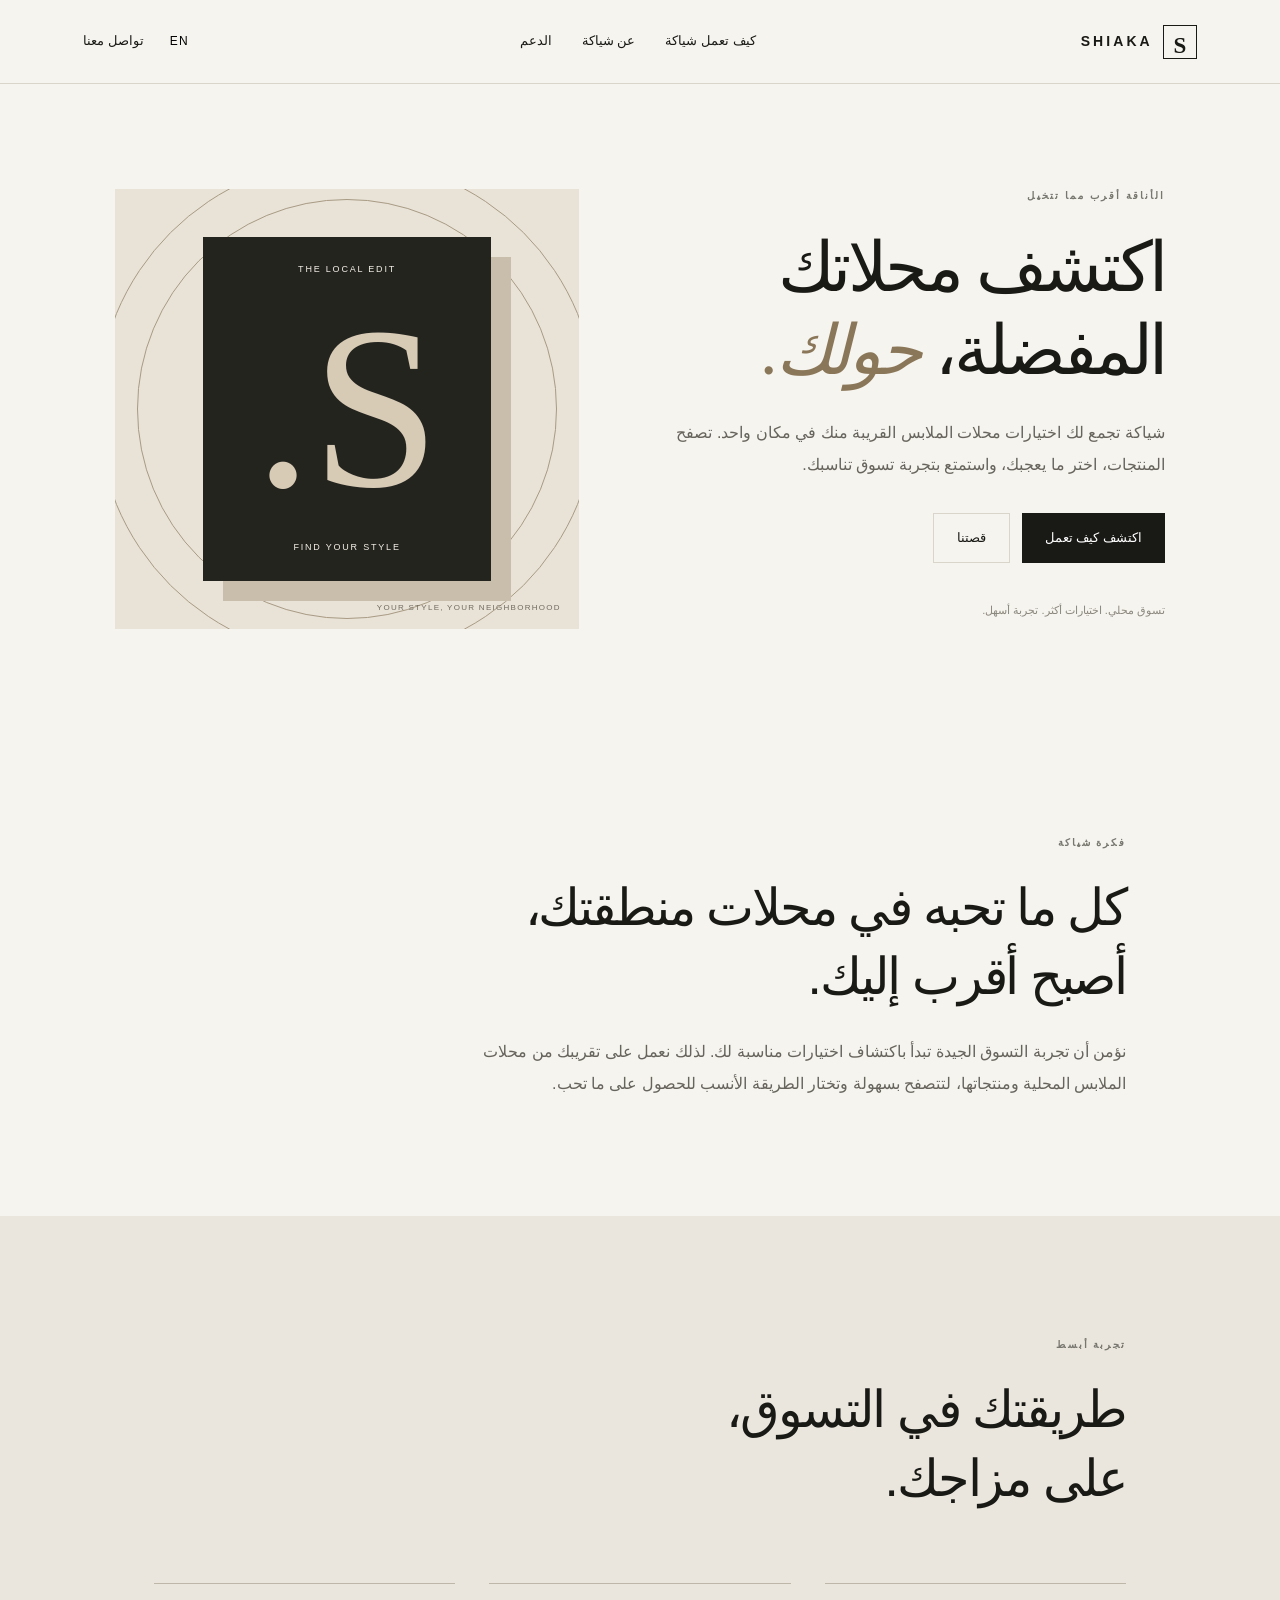
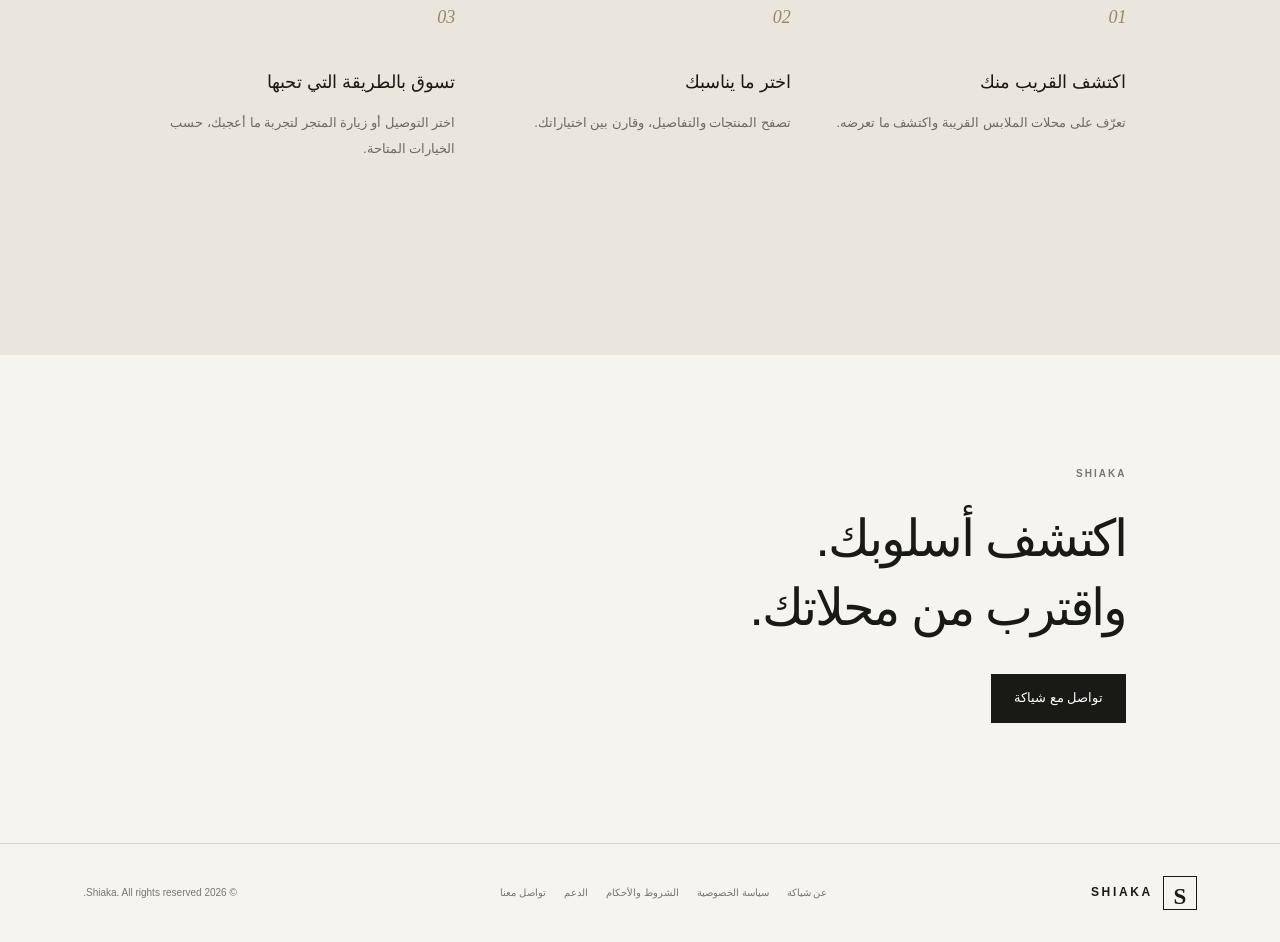
==== shiaka-website/index.html @ 5c673b8a "Add files via upload" ====
<!doctype html>
<html lang="ar" dir="rtl">
<head>
  <meta charset="utf-8"><meta name="viewport" content="width=device-width, initial-scale=1">
  <meta name="description" content="شياكة — اكتشف محلات الملابس القريبة منك، تصفح اختياراتها، واطلب ما يناسبك.">
  <meta name="theme-color" content="#171715">
  <title>شياكة | اكتشف الأناقة حولك</title>
  <link rel="stylesheet" href="styles.css">
</head>
<body>
<header class="site-header">
  <a class="brand" href="index.html" aria-label="Shiaka home"><span class="brand-mark">S</span><span>SHIAKA</span></a>
  <nav class="desktop-nav"><a href="#how">كيف تعمل شياكة</a><a href="about.html">عن شياكة</a><a href="support.html">الدعم</a></nav>
  <div class="header-actions"><button id="langToggle" class="lang-btn" type="button">EN</button><a class="text-link" href="contact.html">تواصل معنا</a><button class="menu-btn" id="menuBtn" aria-label="فتح القائمة">☰</button></div>
</header>
<main>
  <section class="hero">
    <div class="hero-copy">
      <p class="eyebrow" data-ar="الأناقة أقرب مما تتخيل" data-en="STYLE IS CLOSER THAN YOU THINK">الأناقة أقرب مما تتخيل</p>
      <h1 data-ar="اكتشف محلاتك المفضلة، <em>حولك.</em>" data-en="Discover your favorite stores, <em>around you.</em>">اكتشف محلاتك المفضلة، <em>حولك.</em></h1>
      <p class="hero-lead" data-ar="شياكة تجمع لك اختيارات محلات الملابس القريبة منك في مكان واحد. تصفح المنتجات، اختر ما يعجبك، واستمتع بتجربة تسوق تناسبك." data-en="Shiaka brings nearby fashion stores together in one place. Explore products, find what you love, and enjoy shopping your way.">شياكة تجمع لك اختيارات محلات الملابس القريبة منك في مكان واحد. تصفح المنتجات، اختر ما يعجبك، واستمتع بتجربة تسوق تناسبك.</p>
      <div class="hero-actions"><a class="button button-dark" href="#how" data-ar="اكتشف كيف تعمل" data-en="Discover how it works">اكتشف كيف تعمل</a><a class="button button-light" href="about.html" data-ar="قصتنا" data-en="Our story">قصتنا</a></div>
      <p class="micro-note" data-ar="تسوق محلي. اختيارات أكثر. تجربة أسهل." data-en="Shop local. More choice. A simpler experience.">تسوق محلي. اختيارات أكثر. تجربة أسهل.</p>
    </div>
    <div class="hero-art" aria-label="تصميم تجريدي مستوحى من الأزياء">
      <div class="art-orbit orbit-one"></div><div class="art-orbit orbit-two"></div>
      <div class="art-card"><span class="art-small">THE LOCAL EDIT</span><span class="art-big">S.</span><span class="art-bottom">FIND YOUR STYLE</span></div>
      <div class="art-caption">YOUR STYLE, YOUR NEIGHBORHOOD</div>
    </div>
  </section>
  <section class="intro section-wrap">
    <p class="eyebrow" data-ar="فكرة شياكة" data-en="THE SHIAKA IDEA">فكرة شياكة</p>
    <h2 data-ar="كل ما تحبه في محلات منطقتك،<br>أصبح أقرب إليك." data-en="Everything you love in local stores,<br>now closer to you.">كل ما تحبه في محلات منطقتك،<br>أصبح أقرب إليك.</h2>
    <p class="body-copy" data-ar="نؤمن أن تجربة التسوق الجيدة تبدأ باكتشاف اختيارات مناسبة لك. لذلك نعمل على تقريبك من محلات الملابس المحلية ومنتجاتها، لتتصفح بسهولة وتختار الطريقة الأنسب للحصول على ما تحب." data-en="We believe a great shopping experience starts with discovering the right choices. We bring local fashion stores and their products closer, so you can browse with ease and choose how to shop.">نؤمن أن تجربة التسوق الجيدة تبدأ باكتشاف اختيارات مناسبة لك. لذلك نعمل على تقريبك من محلات الملابس المحلية ومنتجاتها، لتتصفح بسهولة وتختار الطريقة الأنسب للحصول على ما تحب.</p>
  </section>
  <section id="how" class="how-section">
    <div class="section-wrap"><p class="eyebrow" data-ar="تجربة أبسط" data-en="A SIMPLER EXPERIENCE">تجربة أبسط</p><h2 data-ar="طريقتك في التسوق،<br>على مزاجك." data-en="Your way to shop,<br>your way.">طريقتك في التسوق،<br>على مزاجك.</h2>
      <div class="steps">
        <article class="step"><span>01</span><h3 data-ar="اكتشف القريب منك" data-en="Explore nearby">اكتشف القريب منك</h3><p data-ar="تعرّف على محلات الملابس القريبة واكتشف ما تعرضه." data-en="Find nearby fashion stores and explore what they offer.">تعرّف على محلات الملابس القريبة واكتشف ما تعرضه.</p></article>
        <article class="step"><span>02</span><h3 data-ar="اختر ما يناسبك" data-en="Find your fit">اختر ما يناسبك</h3><p data-ar="تصفح المنتجات والتفاصيل، وقارن بين اختياراتك." data-en="Browse products and details, and compare your options.">تصفح المنتجات والتفاصيل، وقارن بين اختياراتك.</p></article>
        <article class="step"><span>03</span><h3 data-ar="تسوق بالطريقة التي تحبها" data-en="Shop your way">تسوق بالطريقة التي تحبها</h3><p data-ar="اختر التوصيل أو زيارة المتجر لتجربة ما أعجبك، حسب الخيارات المتاحة." data-en="Choose delivery or visit the store to try what you like, where available.">اختر التوصيل أو زيارة المتجر لتجربة ما أعجبك، حسب الخيارات المتاحة.</p></article>
      </div>
    </div>
  </section>
  <section class="closing section-wrap"><p class="eyebrow">SHIAKA</p><h2 data-ar="اكتشف أسلوبك.<br>واقترب من محلاتك." data-en="Find your style.<br>Get closer to local stores.">اكتشف أسلوبك.<br>واقترب من محلاتك.</h2><a class="button button-dark" href="contact.html" data-ar="تواصل مع شياكة" data-en="Get in touch">تواصل مع شياكة</a></section>
</main>
<footer class="site-footer"><a class="brand footer-brand" href="index.html"><span class="brand-mark">S</span><span>SHIAKA</span></a><div class="footer-links"><a href="about.html">عن شياكة</a><a href="privacy.html">سياسة الخصوصية</a><a href="terms.html">الشروط والأحكام</a><a href="support.html">الدعم</a><a href="contact.html">تواصل معنا</a></div><span class="copyright">© <span id="year"></span> Shiaka. All rights reserved.</span></footer>
<script src="script.js"></script>
</body></html>
---- shiaka-website/styles.css ----
:root{--ink:#191916;--paper:#f6f4ee;--sand:#e7e0d3;--muted:#77766f;--line:#d9d5cb}*{box-sizing:border-box}html{scroll-behavior:smooth}body{margin:0;background:var(--paper);color:var(--ink);font-family:Arial,"Noto Sans Arabic",sans-serif;line-height:1.7}.site-header{height:84px;padding:0 6.5%;display:flex;align-items:center;justify-content:space-between;border-bottom:1px solid var(--line)}.brand{display:flex;align-items:center;gap:10px;text-decoration:none;color:var(--ink);font-size:14px;letter-spacing:.22em;font-weight:800}.brand-mark{width:34px;height:34px;border:1px solid var(--ink);display:grid;place-items:center;font-family:Georgia,serif;font-size:23px;letter-spacing:0}.desktop-nav,.header-actions,.footer-links{display:flex;align-items:center;gap:30px}.desktop-nav a,.footer-links a,.text-link{color:var(--ink);text-decoration:none;font-size:13px}.header-actions{gap:20px}.lang-btn,.menu-btn{background:none;border:0;font:inherit;cursor:pointer}.lang-btn{font-size:12px;letter-spacing:.1em}.menu-btn{display:none}.hero{min-height:650px;padding:90px 9%;display:grid;grid-template-columns:1.05fr .95fr;gap:7%;align-items:center}.eyebrow{font-size:10px;letter-spacing:.2em;font-weight:700;color:var(--muted);margin:0 0 22px}.hero h1{font-size:clamp(42px,5.4vw,76px);line-height:1.2;letter-spacing:-.05em;margin:0 0 24px;font-weight:500}.hero h1 em{font-family:Georgia,serif;font-weight:400;color:#8a7658}.hero-lead,.body-copy{max-width:570px;color:#66645d;font-size:16px;line-height:2}.hero-actions{display:flex;gap:12px;margin-top:32px}.button{display:inline-flex;align-items:center;justify-content:center;padding:13px 23px;text-decoration:none;font-size:13px;min-height:48px}.button-dark{background:var(--ink);color:white}.button-light{border:1px solid var(--line);color:var(--ink)}.micro-note{font-size:11px;color:#8b887f;margin-top:38px}.hero-art{height:440px;position:relative;display:grid;place-items:center;background:#e8e2d7;overflow:hidden}.art-card{height:78%;width:62%;background:#24241f;color:#f4f0e7;display:flex;flex-direction:column;align-items:center;justify-content:space-between;padding:25px;z-index:1;box-shadow:20px 20px 0 #c9beac}.art-small,.art-bottom{font-size:9px;letter-spacing:.2em}.art-big{font:clamp(120px,18vw,230px)/1 Georgia,serif;color:#d8cbb6}.art-orbit{position:absolute;border:1px solid #a99b84;border-radius:50%;width:420px;height:420px}.orbit-two{width:500px;height:500px}.art-caption{position:absolute;bottom:14px;right:18px;font-size:8px;letter-spacing:.16em;color:#716b60}.section-wrap{padding:100px 12%}.intro{max-width:1100px}.intro h2,.how-section h2,.closing h2{font-size:clamp(34px,4vw,54px);line-height:1.35;font-weight:500;letter-spacing:-.04em;margin:0 0 25px}.body-copy{max-width:690px}.how-section{background:#eae6dd;padding:20px 0 80px}.steps{display:grid;grid-template-columns:repeat(3,1fr);gap:34px;margin-top:70px}.step{border-top:1px solid #bdb6a9;padding-top:20px}.step span{font:italic 18px Georgia;color:#98866a}.step h3{font-size:18px;font-weight:500;margin:35px 0 8px}.step p{font-size:13px;color:#6e6a62;line-height:2}.closing{padding-top:110px;padding-bottom:120px}.closing h2{margin-bottom:32px}.site-footer{padding:32px 6.5%;border-top:1px solid var(--line);display:flex;align-items:center;justify-content:space-between;gap:25px;flex-wrap:wrap}.footer-links{gap:18px;flex-wrap:wrap}.footer-links a,.copyright{font-size:10px;color:#77766f}.footer-brand{font-size:12px}.legal{max-width:850px;margin:auto;padding:90px 7%;min-height:65vh}.legal h1{font-size:48px;font-weight:500;line-height:1.3}.legal p,.legal li{color:#66645d;line-height:2}.legal .notice{padding:18px;background:#ebe6dc;border-right:3px solid #9b8869;font-size:13px}@media(max-width:760px){.site-header{height:70px;padding:0 5%}.desktop-nav{display:none}.menu-btn{display:block}.text-link{display:none}.hero{padding:55px 7%;grid-template-columns:1fr;gap:45px}.hero-art{height:330px}.section-wrap{padding:75px 7%}.steps{grid-template-columns:1fr;gap:25px;margin-top:45px}.step h3{margin-top:20px}.site-footer{align-items:flex-start;flex-direction:column}.footer-links{gap:12px 20px}.legal{padding:60px 7%}.legal h1{font-size:36px}}
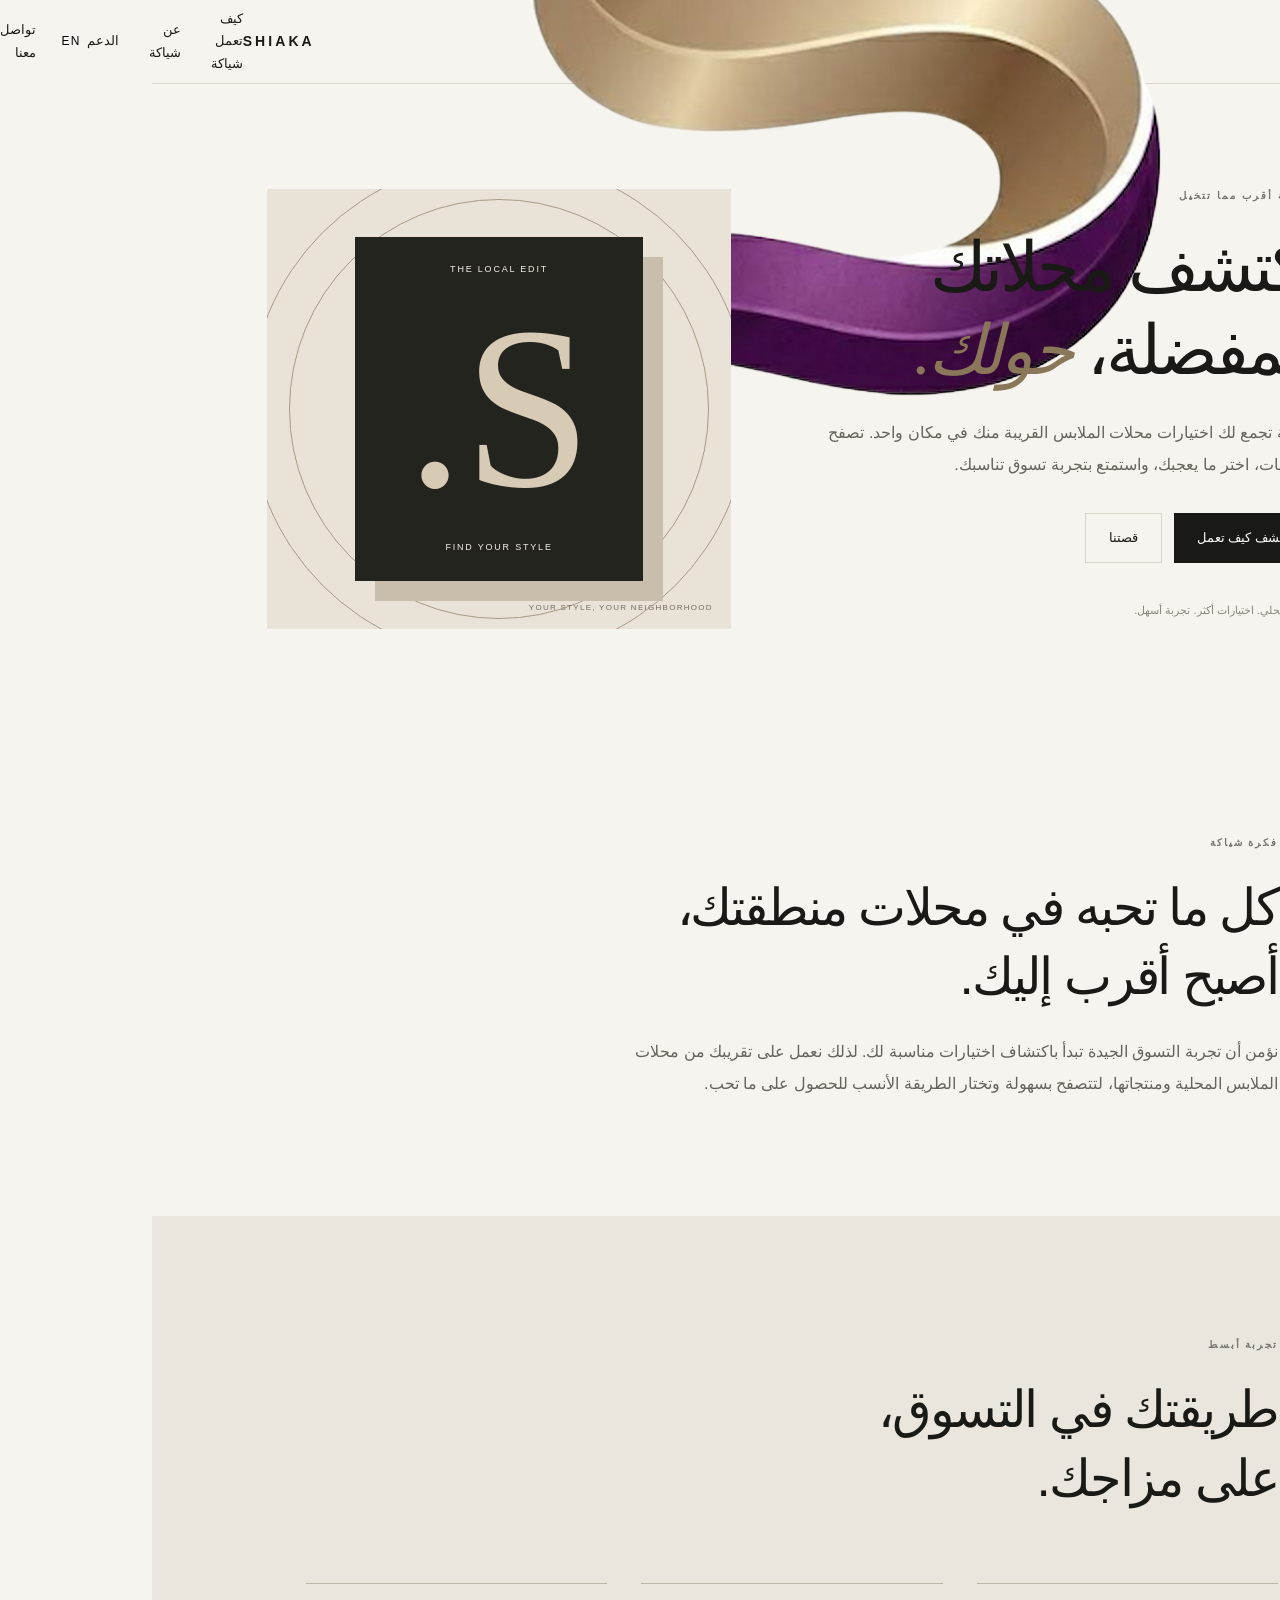
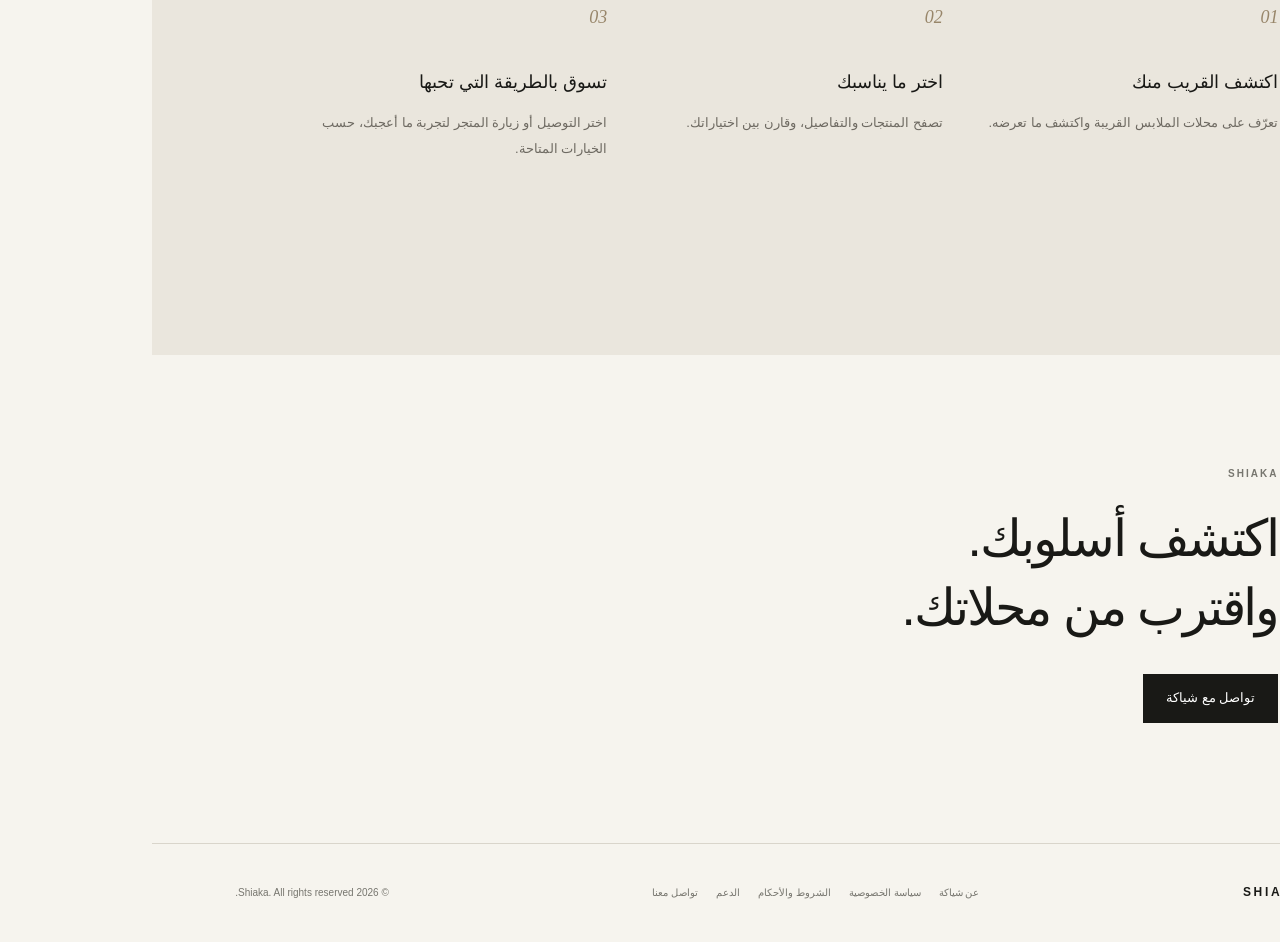
==== commit b1d95cef: "Update header with logo and navigation structure" ====
--- a/shiaka-website/index.html
+++ b/shiaka-website/index.html
@@ -1,17 +1,37 @@
 <!doctype html>
 <html lang="ar" dir="rtl">
 <head>
-  <meta charset="utf-8"><meta name="viewport" content="width=device-width, initial-scale=1">
+  <meta charset="utf-8">
+  <meta name="viewport" content="width=device-width, initial-scale=1">
   <meta name="description" content="شياكة — اكتشف محلات الملابس القريبة منك، تصفح اختياراتها، واطلب ما يناسبك.">
   <meta name="theme-color" content="#171715">
-  <title>شياكة | اكتشف الأناقة حولك</title>
+  <title>شياكة | كل المحلات في جيبك</title>
+  <!-- Official Shiaka Favicon -->
+  <link rel="icon" type="image/png" href="assets/shiaka-favicon.png">
+  <!-- Official Shiaka Logo -->
+  <link rel="apple-touch-icon" href="assets/shiaka-favicon.png">
   <link rel="stylesheet" href="styles.css">
 </head>
 <body>
 <header class="site-header">
-  <a class="brand" href="index.html" aria-label="Shiaka home"><span class="brand-mark">S</span><span>SHIAKA</span></a>
-  <nav class="desktop-nav"><a href="#how">كيف تعمل شياكة</a><a href="about.html">عن شياكة</a><a href="support.html">الدعم</a></nav>
-  <div class="header-actions"><button id="langToggle" class="lang-btn" type="button">EN</button><a class="text-link" href="contact.html">تواصل معنا</a><button class="menu-btn" id="menuBtn" aria-label="فتح القائمة">☰</button></div>
+  <a class="brand" href="index.html" aria-label="Shiaka home">
+    <img
+      src="assets/shiaka-logo-transparent.png"
+      alt="Shiaka Logo"
+      class="brand-logo"
+    >
+    <span>SHIAKA</span>
+  </a>
+  <nav class="desktop-nav">
+    <a href="#how">كيف تعمل شياكة</a>
+    <a href="about.html">عن شياكة</a>
+    <a href="support.html">الدعم</a>
+  </nav>
+  <div class="header-actions">
+    <button id="langToggle" class="lang-btn" type="button">EN</button>
+    <a class="text-link" href="contact.html">تواصل معنا</a>
+    <button class="menu-btn" id="menuBtn" aria-label="فتح القائمة">☰</button>
+  </div>
 </header>
 <main>
   <section class="hero">
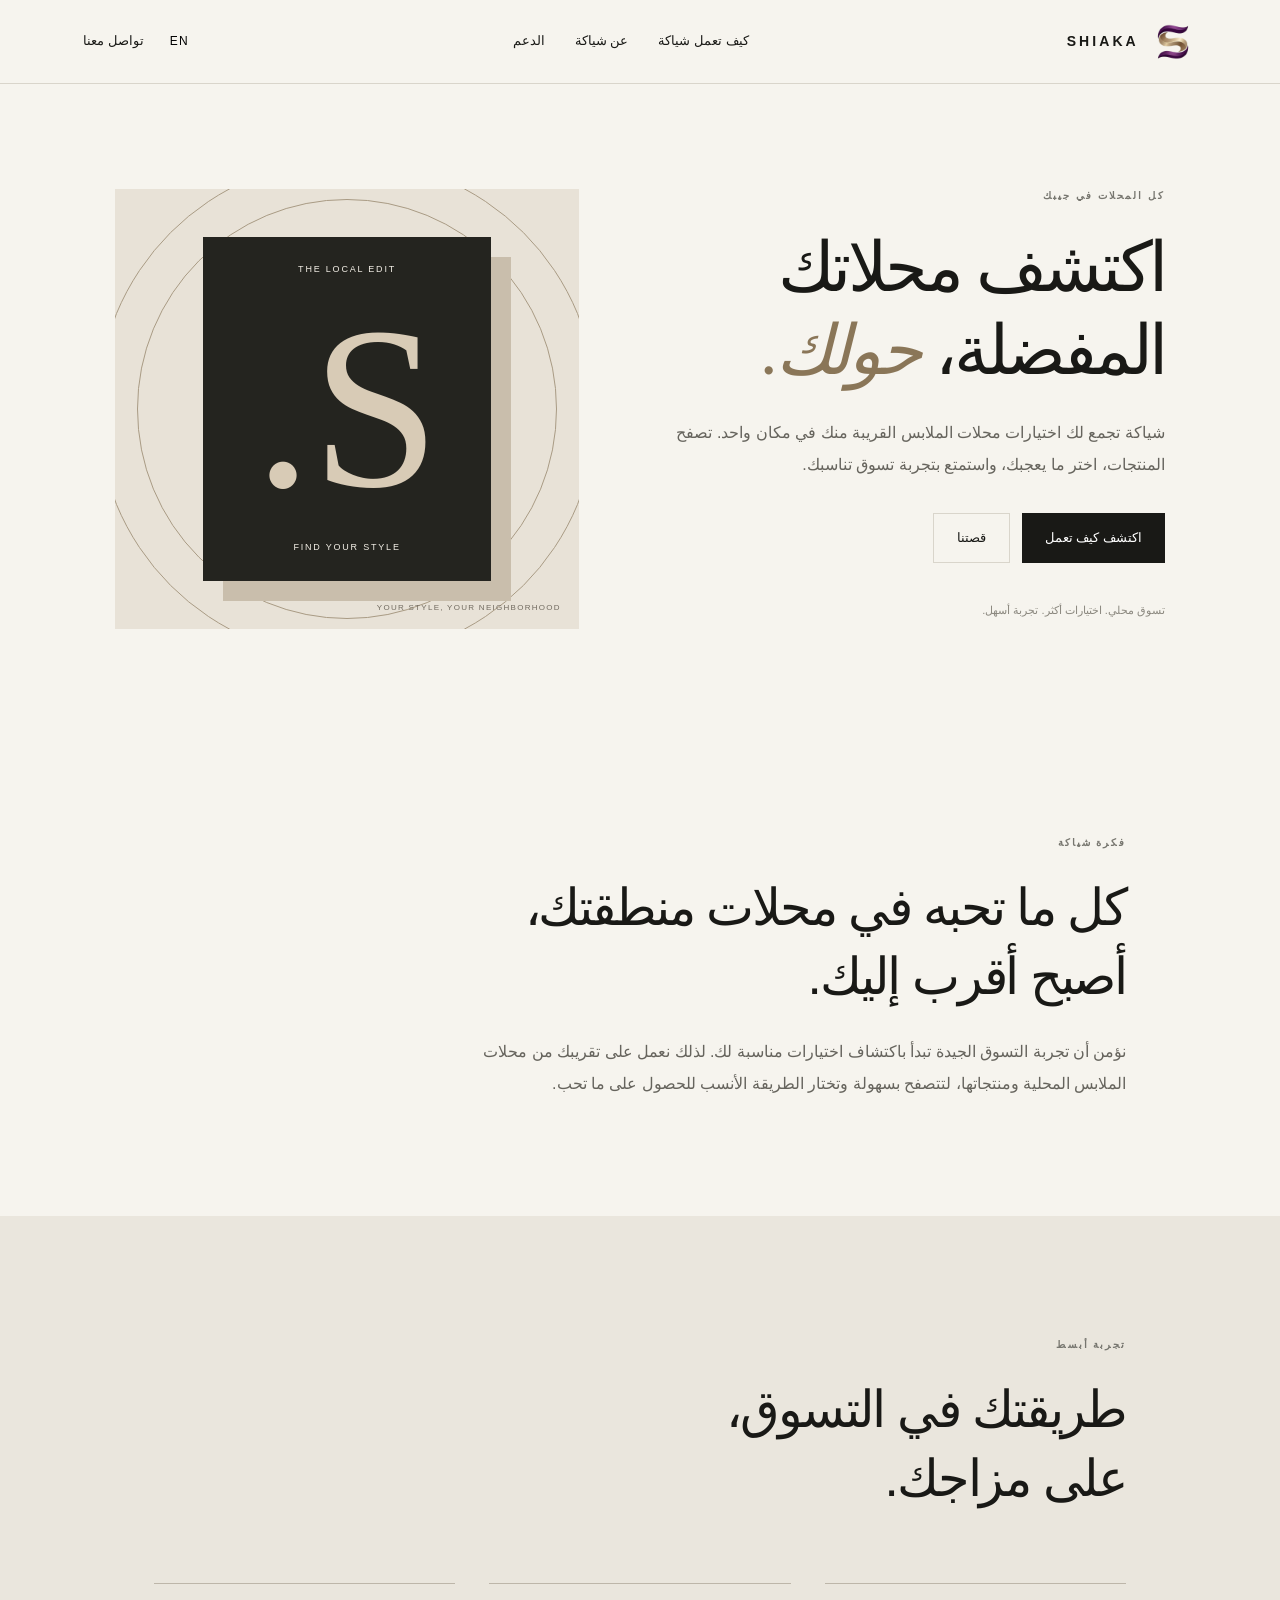
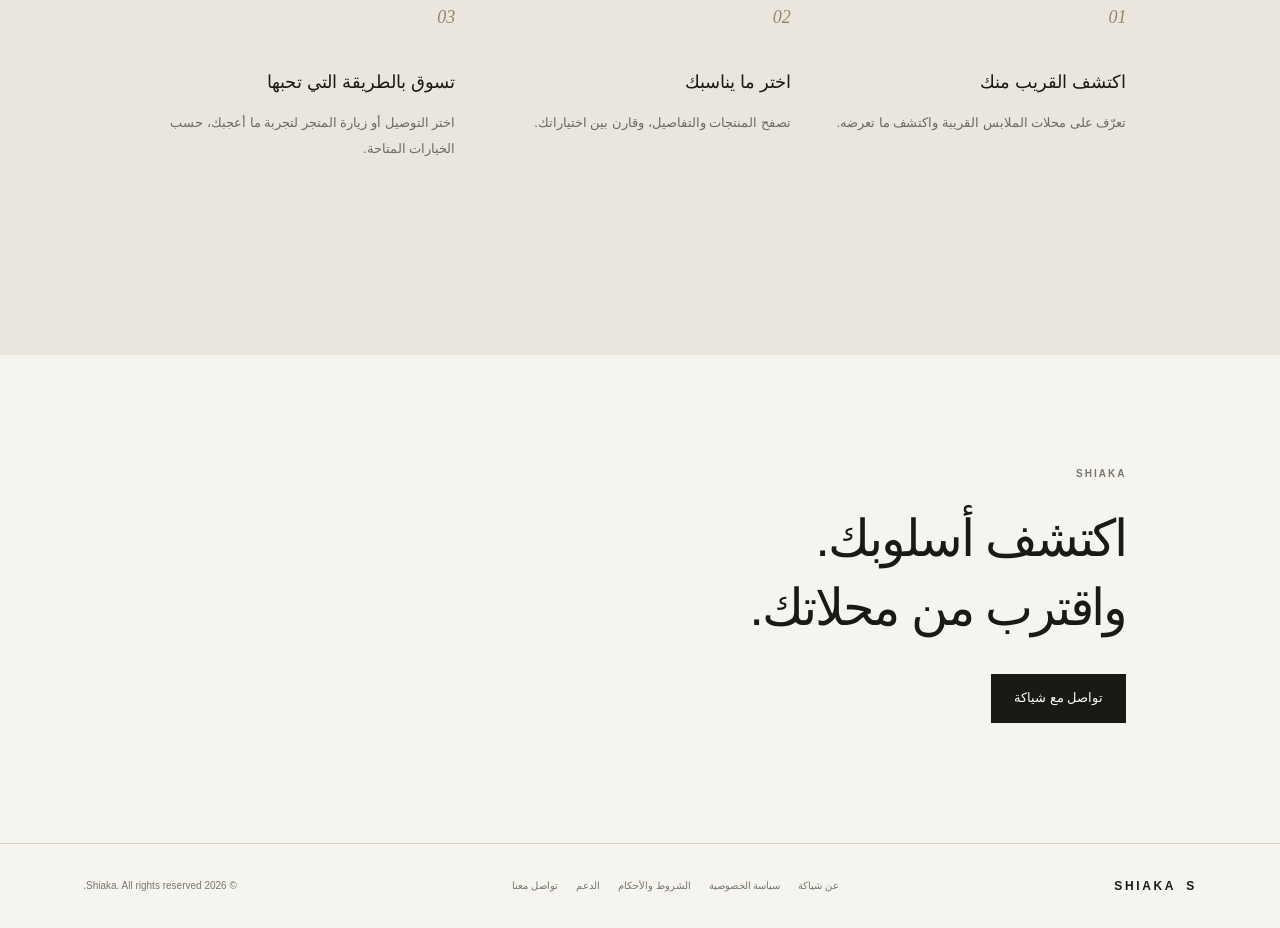
==== commit 1547d54c: "Update eyebrow text in index.html" ====
--- a/shiaka-website/index.html
+++ b/shiaka-website/index.html
@@ -36,7 +36,7 @@
 <main>
   <section class="hero">
     <div class="hero-copy">
-      <p class="eyebrow" data-ar="الأناقة أقرب مما تتخيل" data-en="STYLE IS CLOSER THAN YOU THINK">الأناقة أقرب مما تتخيل</p>
+      <p class="eyebrow" data-ar="الأناقة أقرب مما تتخيل" data-en="STORES ARE CLOSER THAN YOU THINK">كل المحلات في جيبك</p>
       <h1 data-ar="اكتشف محلاتك المفضلة، <em>حولك.</em>" data-en="Discover your favorite stores, <em>around you.</em>">اكتشف محلاتك المفضلة، <em>حولك.</em></h1>
       <p class="hero-lead" data-ar="شياكة تجمع لك اختيارات محلات الملابس القريبة منك في مكان واحد. تصفح المنتجات، اختر ما يعجبك، واستمتع بتجربة تسوق تناسبك." data-en="Shiaka brings nearby fashion stores together in one place. Explore products, find what you love, and enjoy shopping your way.">شياكة تجمع لك اختيارات محلات الملابس القريبة منك في مكان واحد. تصفح المنتجات، اختر ما يعجبك، واستمتع بتجربة تسوق تناسبك.</p>
       <div class="hero-actions"><a class="button button-dark" href="#how" data-ar="اكتشف كيف تعمل" data-en="Discover how it works">اكتشف كيف تعمل</a><a class="button button-light" href="about.html" data-ar="قصتنا" data-en="Our story">قصتنا</a></div>
--- a/shiaka-website/styles.css
+++ b/shiaka-website/styles.css
@@ -1 +1,405 @@
-:root{--ink:#191916;--paper:#f6f4ee;--sand:#e7e0d3;--muted:#77766f;--line:#d9d5cb}*{box-sizing:border-box}html{scroll-behavior:smooth}body{margin:0;background:var(--paper);color:var(--ink);font-family:Arial,"Noto Sans Arabic",sans-serif;line-height:1.7}.site-header{height:84px;padding:0 6.5%;display:flex;align-items:center;justify-content:space-between;border-bottom:1px solid var(--line)}.brand{display:flex;align-items:center;gap:10px;text-decoration:none;color:var(--ink);font-size:14px;letter-spacing:.22em;font-weight:800}.brand-mark{width:34px;height:34px;border:1px solid var(--ink);display:grid;place-items:center;font-family:Georgia,serif;font-size:23px;letter-spacing:0}.desktop-nav,.header-actions,.footer-links{display:flex;align-items:center;gap:30px}.desktop-nav a,.footer-links a,.text-link{color:var(--ink);text-decoration:none;font-size:13px}.header-actions{gap:20px}.lang-btn,.menu-btn{background:none;border:0;font:inherit;cursor:pointer}.lang-btn{font-size:12px;letter-spacing:.1em}.menu-btn{display:none}.hero{min-height:650px;padding:90px 9%;display:grid;grid-template-columns:1.05fr .95fr;gap:7%;align-items:center}.eyebrow{font-size:10px;letter-spacing:.2em;font-weight:700;color:var(--muted);margin:0 0 22px}.hero h1{font-size:clamp(42px,5.4vw,76px);line-height:1.2;letter-spacing:-.05em;margin:0 0 24px;font-weight:500}.hero h1 em{font-family:Georgia,serif;font-weight:400;color:#8a7658}.hero-lead,.body-copy{max-width:570px;color:#66645d;font-size:16px;line-height:2}.hero-actions{display:flex;gap:12px;margin-top:32px}.button{display:inline-flex;align-items:center;justify-content:center;padding:13px 23px;text-decoration:none;font-size:13px;min-height:48px}.button-dark{background:var(--ink);color:white}.button-light{border:1px solid var(--line);color:var(--ink)}.micro-note{font-size:11px;color:#8b887f;margin-top:38px}.hero-art{height:440px;position:relative;display:grid;place-items:center;background:#e8e2d7;overflow:hidden}.art-card{height:78%;width:62%;background:#24241f;color:#f4f0e7;display:flex;flex-direction:column;align-items:center;justify-content:space-between;padding:25px;z-index:1;box-shadow:20px 20px 0 #c9beac}.art-small,.art-bottom{font-size:9px;letter-spacing:.2em}.art-big{font:clamp(120px,18vw,230px)/1 Georgia,serif;color:#d8cbb6}.art-orbit{position:absolute;border:1px solid #a99b84;border-radius:50%;width:420px;height:420px}.orbit-two{width:500px;height:500px}.art-caption{position:absolute;bottom:14px;right:18px;font-size:8px;letter-spacing:.16em;color:#716b60}.section-wrap{padding:100px 12%}.intro{max-width:1100px}.intro h2,.how-section h2,.closing h2{font-size:clamp(34px,4vw,54px);line-height:1.35;font-weight:500;letter-spacing:-.04em;margin:0 0 25px}.body-copy{max-width:690px}.how-section{background:#eae6dd;padding:20px 0 80px}.steps{display:grid;grid-template-columns:repeat(3,1fr);gap:34px;margin-top:70px}.step{border-top:1px solid #bdb6a9;padding-top:20px}.step span{font:italic 18px Georgia;color:#98866a}.step h3{font-size:18px;font-weight:500;margin:35px 0 8px}.step p{font-size:13px;color:#6e6a62;line-height:2}.closing{padding-top:110px;padding-bottom:120px}.closing h2{margin-bottom:32px}.site-footer{padding:32px 6.5%;border-top:1px solid var(--line);display:flex;align-items:center;justify-content:space-between;gap:25px;flex-wrap:wrap}.footer-links{gap:18px;flex-wrap:wrap}.footer-links a,.copyright{font-size:10px;color:#77766f}.footer-brand{font-size:12px}.legal{max-width:850px;margin:auto;padding:90px 7%;min-height:65vh}.legal h1{font-size:48px;font-weight:500;line-height:1.3}.legal p,.legal li{color:#66645d;line-height:2}.legal .notice{padding:18px;background:#ebe6dc;border-right:3px solid #9b8869;font-size:13px}@media(max-width:760px){.site-header{height:70px;padding:0 5%}.desktop-nav{display:none}.menu-btn{display:block}.text-link{display:none}.hero{padding:55px 7%;grid-template-columns:1fr;gap:45px}.hero-art{height:330px}.section-wrap{padding:75px 7%}.steps{grid-template-columns:1fr;gap:25px;margin-top:45px}.step h3{margin-top:20px}.site-footer{align-items:flex-start;flex-direction:column}.footer-links{gap:12px 20px}.legal{padding:60px 7%}.legal h1{font-size:36px}}+
+:root {
+  --ink: #191916;
+  --paper: #f6f4ee;
+  --sand: #e7e0d3;
+  --muted: #77766f;
+  --line: #d9d5cb;
+}
+
+* {
+  box-sizing: border-box;
+}
+
+html {
+  scroll-behavior: smooth;
+}
+
+body {
+  margin: 0;
+  background: var(--paper);
+  color: var(--ink);
+  font-family: Arial, "Noto Sans Arabic", sans-serif;
+  line-height: 1.7;
+}
+
+/* Header */
+.site-header {
+  height: 84px;
+  padding: 0 6.5%;
+  display: flex;
+  align-items: center;
+  justify-content: space-between;
+  border-bottom: 1px solid var(--line);
+}
+
+.brand {
+  display: flex;
+  align-items: center;
+  gap: 10px;
+  text-decoration: none;
+  color: var(--ink);
+  font-size: 14px;
+  letter-spacing: .22em;
+  font-weight: 800;
+}
+
+.brand-logo {
+  width: 48px;
+  height: 48px;
+  object-fit: contain;
+  display: block;
+  flex-shrink: 0;
+}
+
+.desktop-nav,
+.header-actions,
+.footer-links {
+  display: flex;
+  align-items: center;
+  gap: 30px;
+}
+
+.desktop-nav a,
+.footer-links a,
+.text-link {
+  color: var(--ink);
+  text-decoration: none;
+  font-size: 13px;
+}
+
+.header-actions {
+  gap: 20px;
+}
+
+.lang-btn,
+.menu-btn {
+  background: none;
+  border: 0;
+  font: inherit;
+  cursor: pointer;
+}
+
+.lang-btn {
+  font-size: 12px;
+  letter-spacing: .1em;
+}
+
+.menu-btn {
+  display: none;
+}
+
+/* Hero */
+.hero {
+  min-height: 650px;
+  padding: 90px 9%;
+  display: grid;
+  grid-template-columns: 1.05fr .95fr;
+  gap: 7%;
+  align-items: center;
+}
+
+.eyebrow {
+  font-size: 10px;
+  letter-spacing: .2em;
+  font-weight: 700;
+  color: var(--muted);
+  margin: 0 0 22px;
+}
+
+.hero h1 {
+  font-size: clamp(42px, 5.4vw, 76px);
+  line-height: 1.2;
+  letter-spacing: -.05em;
+  margin: 0 0 24px;
+  font-weight: 500;
+}
+
+.hero h1 em {
+  font-family: Georgia, serif;
+  font-weight: 400;
+  color: #8a7658;
+}
+
+.hero-lead,
+.body-copy {
+  max-width: 570px;
+  color: #66645d;
+  font-size: 16px;
+  line-height: 2;
+}
+
+.hero-actions {
+  display: flex;
+  gap: 12px;
+  margin-top: 32px;
+}
+
+.button {
+  display: inline-flex;
+  align-items: center;
+  justify-content: center;
+  padding: 13px 23px;
+  text-decoration: none;
+  font-size: 13px;
+  min-height: 48px;
+}
+
+.button-dark {
+  background: var(--ink);
+  color: white;
+}
+
+.button-light {
+  border: 1px solid var(--line);
+  color: var(--ink);
+}
+
+.micro-note {
+  font-size: 11px;
+  color: #8b887f;
+  margin-top: 38px;
+}
+
+/* Hero Artwork */
+.hero-art {
+  height: 440px;
+  position: relative;
+  display: grid;
+  place-items: center;
+  background: #e8e2d7;
+  overflow: hidden;
+}
+
+.art-card {
+  height: 78%;
+  width: 62%;
+  background: #24241f;
+  color: #f4f0e7;
+  display: flex;
+  flex-direction: column;
+  align-items: center;
+  justify-content: space-between;
+  padding: 25px;
+  z-index: 1;
+  box-shadow: 20px 20px 0 #c9beac;
+}
+
+.art-small,
+.art-bottom {
+  font-size: 9px;
+  letter-spacing: .2em;
+}
+
+.art-big {
+  font: clamp(120px, 18vw, 230px)/1 Georgia, serif;
+  color: #d8cbb6;
+}
+
+.art-orbit {
+  position: absolute;
+  border: 1px solid #a99b84;
+  border-radius: 50%;
+  width: 420px;
+  height: 420px;
+}
+
+.orbit-two {
+  width: 500px;
+  height: 500px;
+}
+
+.art-caption {
+  position: absolute;
+  bottom: 14px;
+  right: 18px;
+  font-size: 8px;
+  letter-spacing: .16em;
+  color: #716b60;
+}
+
+/* Sections */
+.section-wrap {
+  padding: 100px 12%;
+}
+
+.intro {
+  max-width: 1100px;
+}
+
+.intro h2,
+.how-section h2,
+.closing h2 {
+  font-size: clamp(34px, 4vw, 54px);
+  line-height: 1.35;
+  font-weight: 500;
+  letter-spacing: -.04em;
+  margin: 0 0 25px;
+}
+
+.body-copy {
+  max-width: 690px;
+}
+
+.how-section {
+  background: #eae6dd;
+  padding: 20px 0 80px;
+}
+
+.steps {
+  display: grid;
+  grid-template-columns: repeat(3, 1fr);
+  gap: 34px;
+  margin-top: 70px;
+}
+
+.step {
+  border-top: 1px solid #bdb6a9;
+  padding-top: 20px;
+}
+
+.step span {
+  font: italic 18px Georgia;
+  color: #98866a;
+}
+
+.step h3 {
+  font-size: 18px;
+  font-weight: 500;
+  margin: 35px 0 8px;
+}
+
+.step p {
+  font-size: 13px;
+  color: #6e6a62;
+  line-height: 2;
+}
+
+/* Closing */
+.closing {
+  padding-top: 110px;
+  padding-bottom: 120px;
+}
+
+.closing h2 {
+  margin-bottom: 32px;
+}
+
+/* Footer */
+.site-footer {
+  padding: 32px 6.5%;
+  border-top: 1px solid var(--line);
+  display: flex;
+  align-items: center;
+  justify-content: space-between;
+  gap: 25px;
+  flex-wrap: wrap;
+}
+
+.footer-links {
+  gap: 18px;
+  flex-wrap: wrap;
+}
+
+.footer-links a,
+.copyright {
+  font-size: 10px;
+  color: #77766f;
+}
+
+.footer-brand {
+  font-size: 12px;
+}
+
+/* Legal Pages */
+.legal {
+  max-width: 850px;
+  margin: auto;
+  padding: 90px 7%;
+  min-height: 65vh;
+}
+
+.legal h1 {
+  font-size: 48px;
+  font-weight: 500;
+  line-height: 1.3;
+}
+
+.legal p,
+.legal li {
+  color: #66645d;
+  line-height: 2;
+}
+
+.legal .notice {
+  padding: 18px;
+  background: #ebe6dc;
+  border-right: 3px solid #9b8869;
+  font-size: 13px;
+}
+
+/* Responsive */
+@media (max-width: 760px) {
+  .site-header {
+    height: 70px;
+    padding: 0 5%;
+  }
+
+  .brand-logo {
+    width: 42px;
+    height: 42px;
+  }
+
+  .desktop-nav {
+    display: none;
+  }
+
+  .menu-btn {
+    display: block;
+  }
+
+  .text-link {
+    display: none;
+  }
+
+  .hero {
+    padding: 55px 7%;
+    grid-template-columns: 1fr;
+    gap: 45px;
+  }
+
+  .hero-art {
+    height: 330px;
+  }
+
+  .section-wrap {
+    padding: 75px 7%;
+  }
+
+  .steps {
+    grid-template-columns: 1fr;
+    gap: 25px;
+    margin-top: 45px;
+  }
+
+  .step h3 {
+    margin-top: 20px;
+  }
+
+  .site-footer {
+    align-items: flex-start;
+    flex-direction: column;
+  }
+
+  .footer-links {
+    gap: 12px 20px;
+  }
+
+  .legal {
+    padding: 60px 7%;
+  }
+
+  .legal h1 {
+    font-size: 36px;
+  }
+}
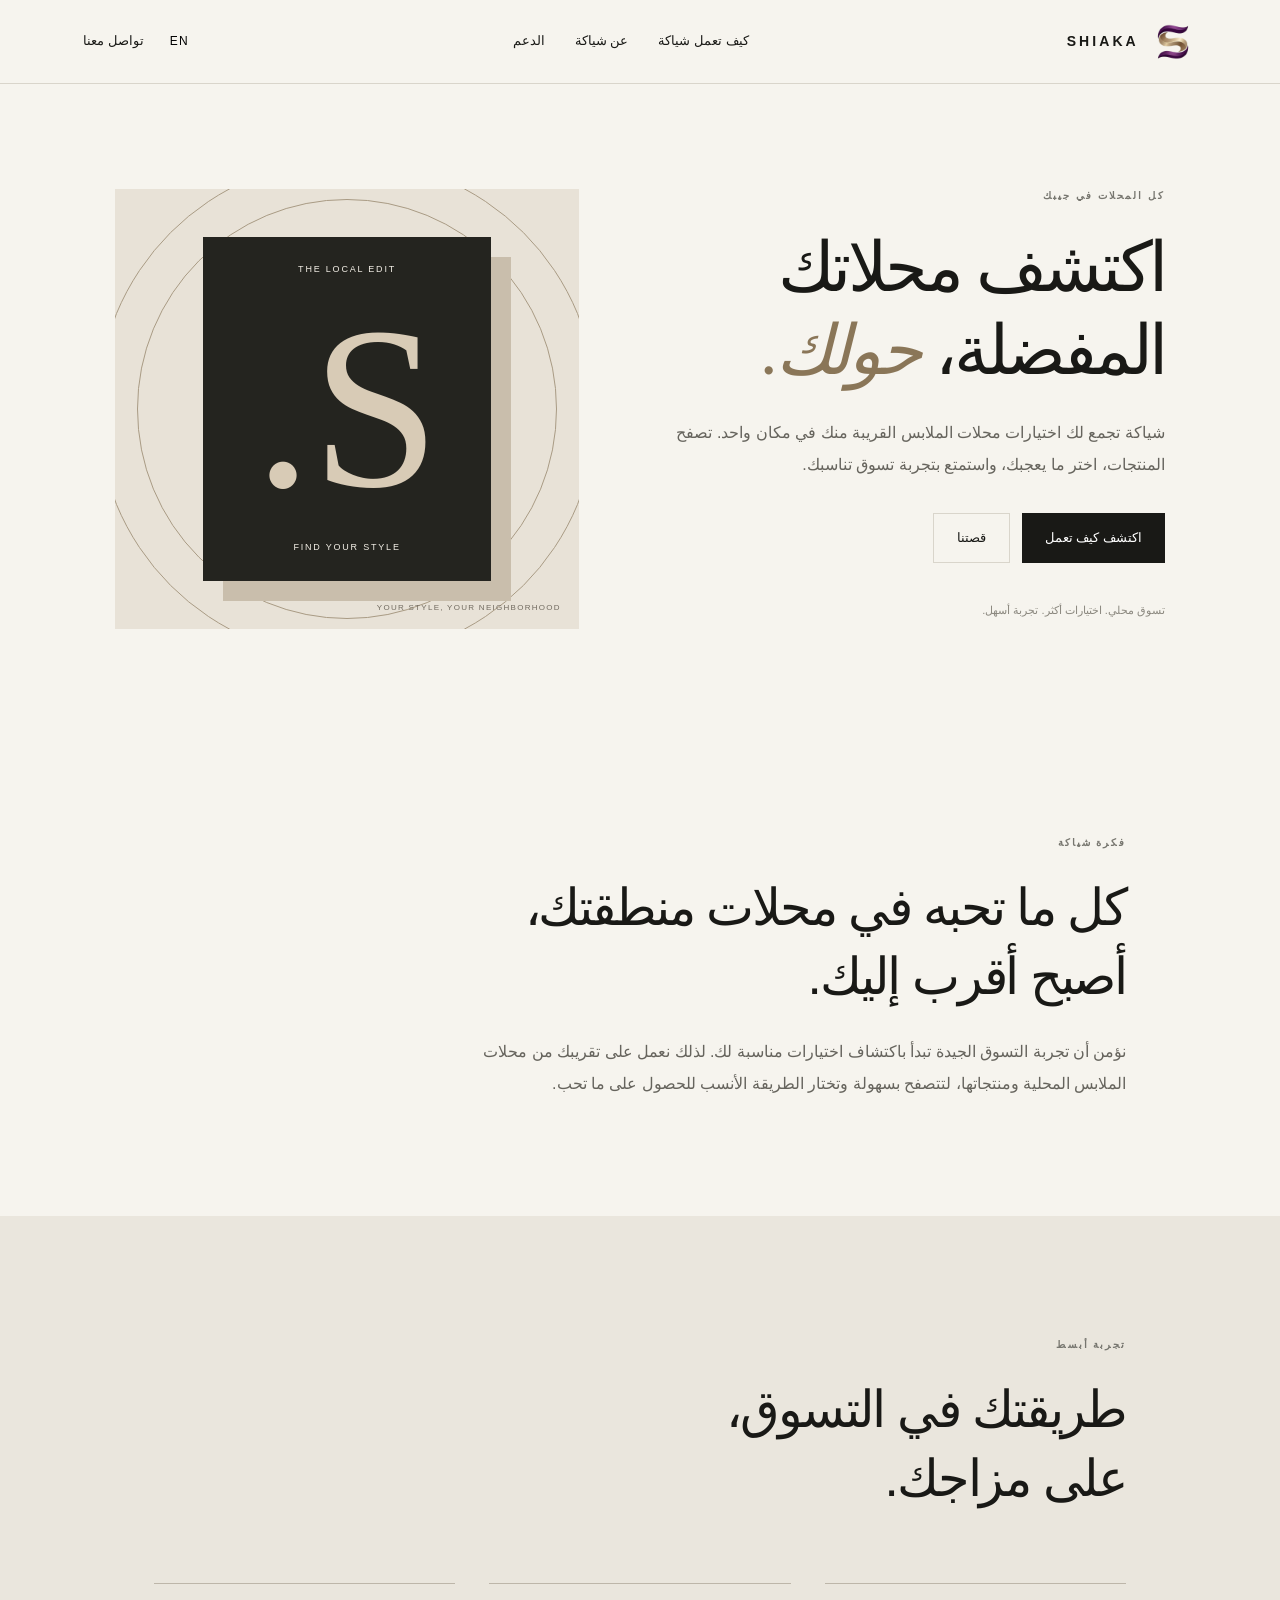
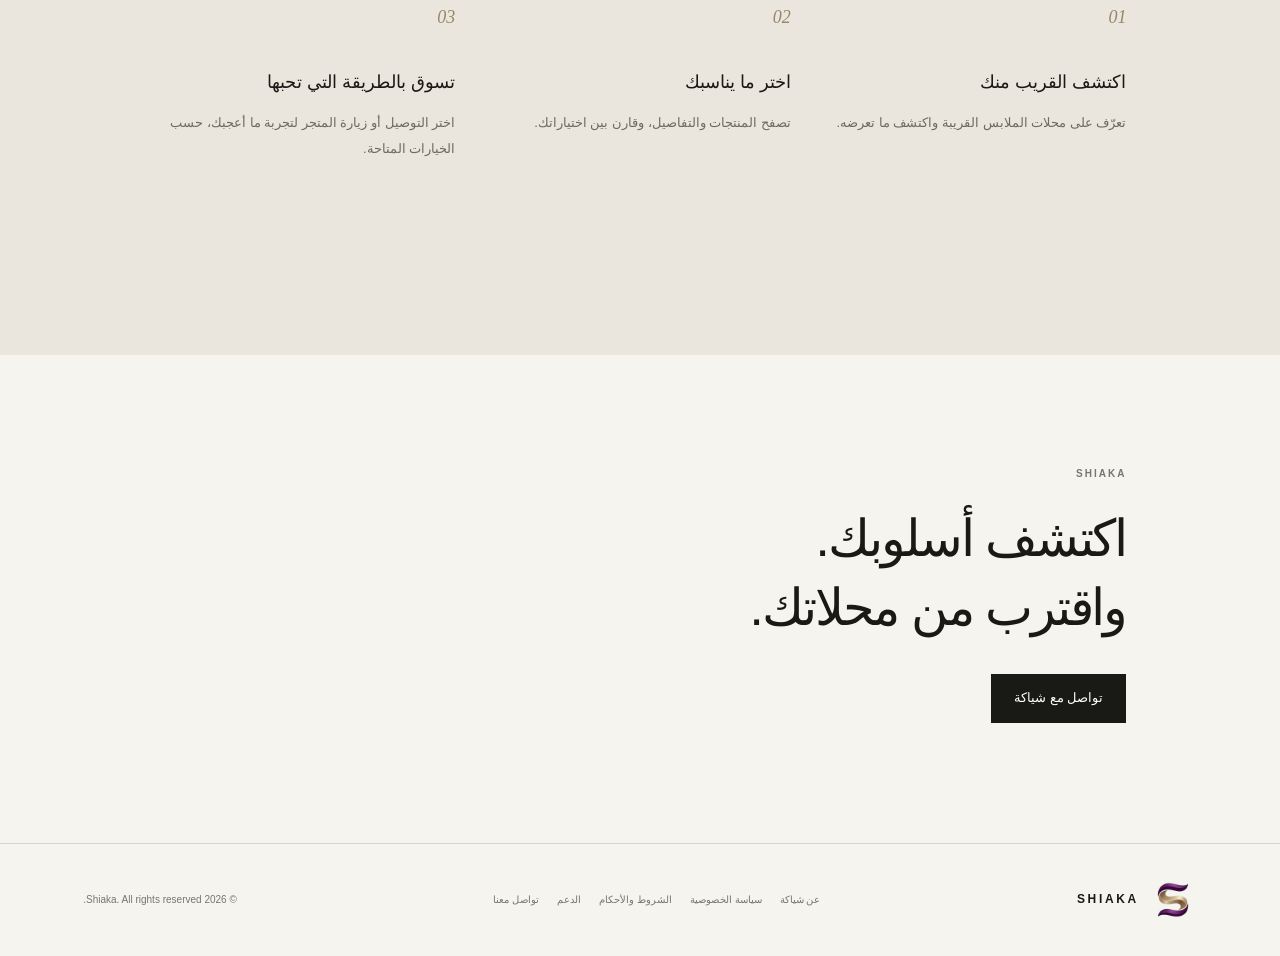
==== commit cc4d875b: "Refactor footer section in index.html" ====
--- a/shiaka-website/index.html
+++ b/shiaka-website/index.html
@@ -64,6 +64,25 @@
   </section>
   <section class="closing section-wrap"><p class="eyebrow">SHIAKA</p><h2 data-ar="اكتشف أسلوبك.<br>واقترب من محلاتك." data-en="Find your style.<br>Get closer to local stores.">اكتشف أسلوبك.<br>واقترب من محلاتك.</h2><a class="button button-dark" href="contact.html" data-ar="تواصل مع شياكة" data-en="Get in touch">تواصل مع شياكة</a></section>
 </main>
-<footer class="site-footer"><a class="brand footer-brand" href="index.html"><span class="brand-mark">S</span><span>SHIAKA</span></a><div class="footer-links"><a href="about.html">عن شياكة</a><a href="privacy.html">سياسة الخصوصية</a><a href="terms.html">الشروط والأحكام</a><a href="support.html">الدعم</a><a href="contact.html">تواصل معنا</a></div><span class="copyright">© <span id="year"></span> Shiaka. All rights reserved.</span></footer>
+<footer class="site-footer">
+  <a class="brand footer-brand" href="index.html" aria-label="Shiaka home">
+    <img
+      src="assets/shiaka-logo-transparent.png"
+      alt="Shiaka Logo"
+      class="brand-logo"
+    >
+    <span>SHIAKA</span>
+  </a>
+  <div class="footer-links">
+    <a href="about.html">عن شياكة</a>
+    <a href="privacy.html">سياسة الخصوصية</a>
+    <a href="terms.html">الشروط والأحكام</a>
+    <a href="support.html">الدعم</a>
+    <a href="contact.html">تواصل معنا</a>
+  </div>
+  <span class="copyright">
+    © <span id="year"></span> Shiaka. All rights reserved.
+  </span>
+</footer>
 <script src="script.js"></script>
 </body></html>
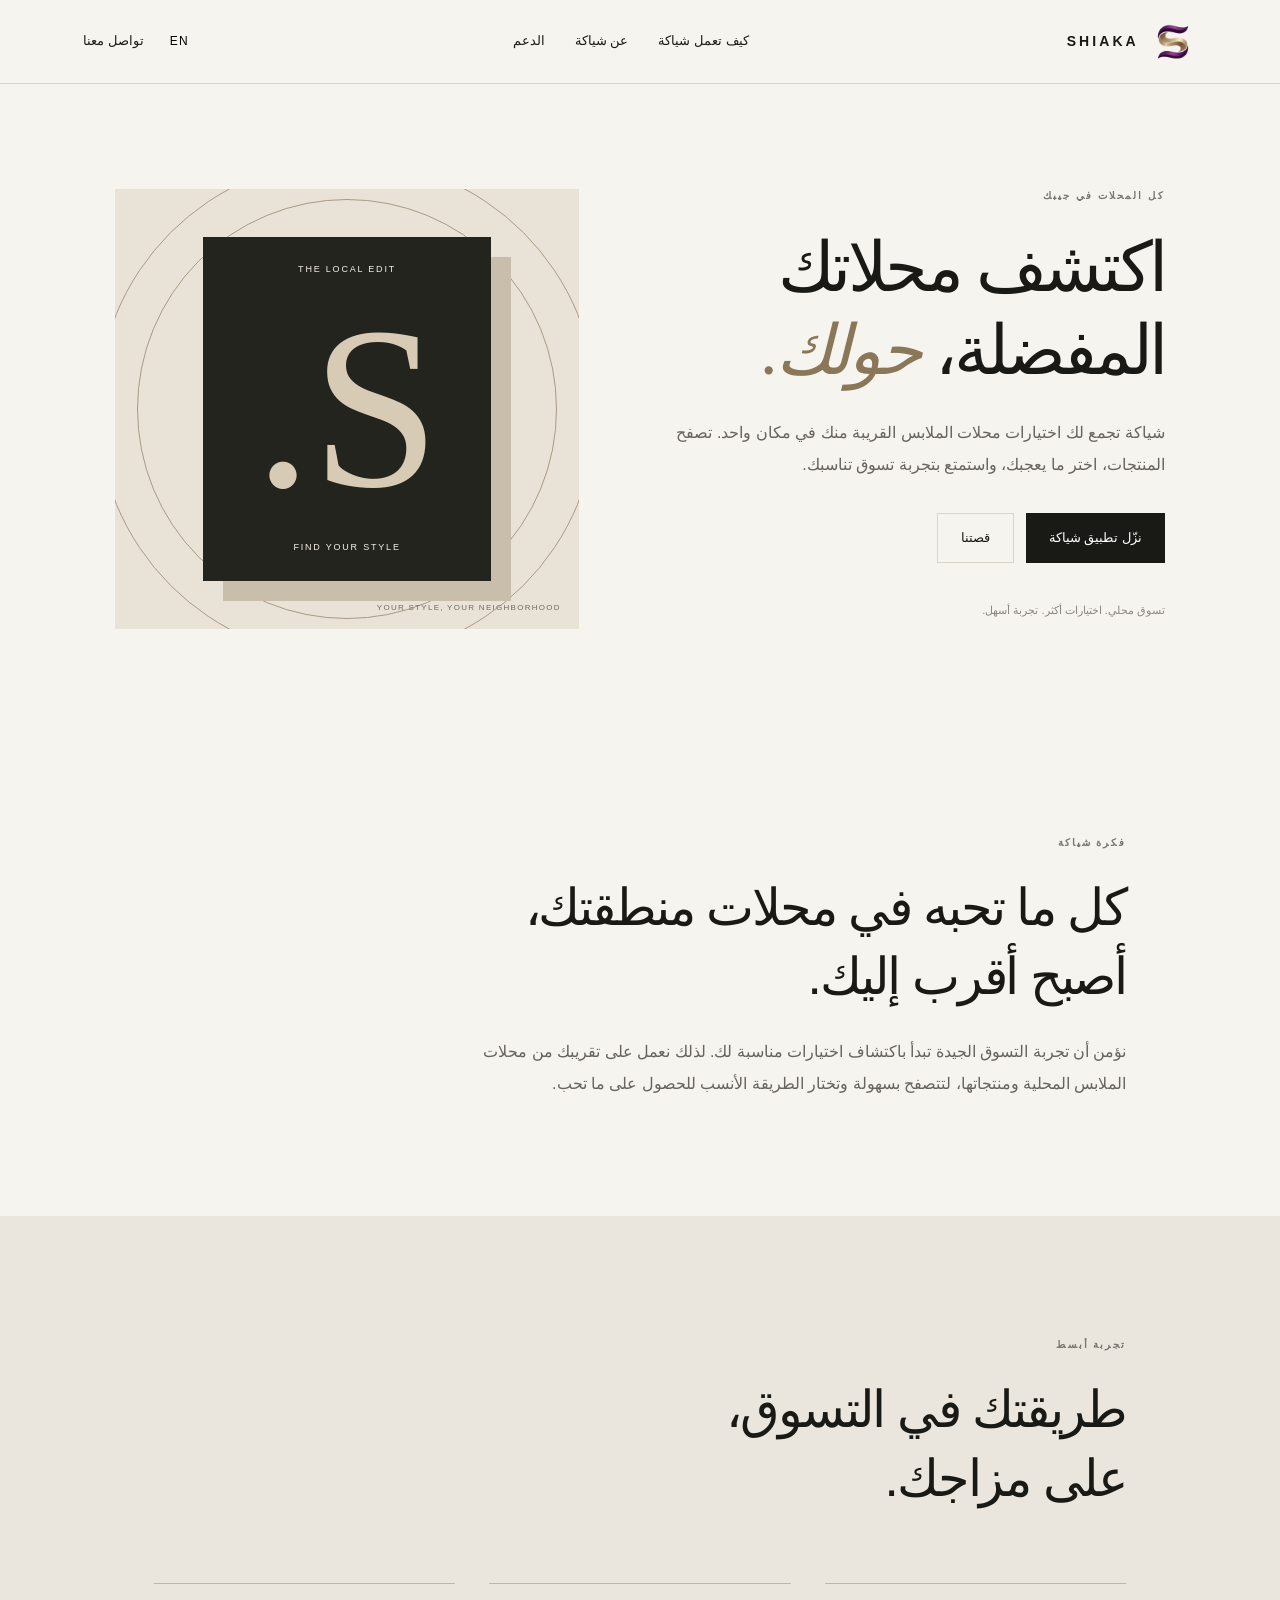
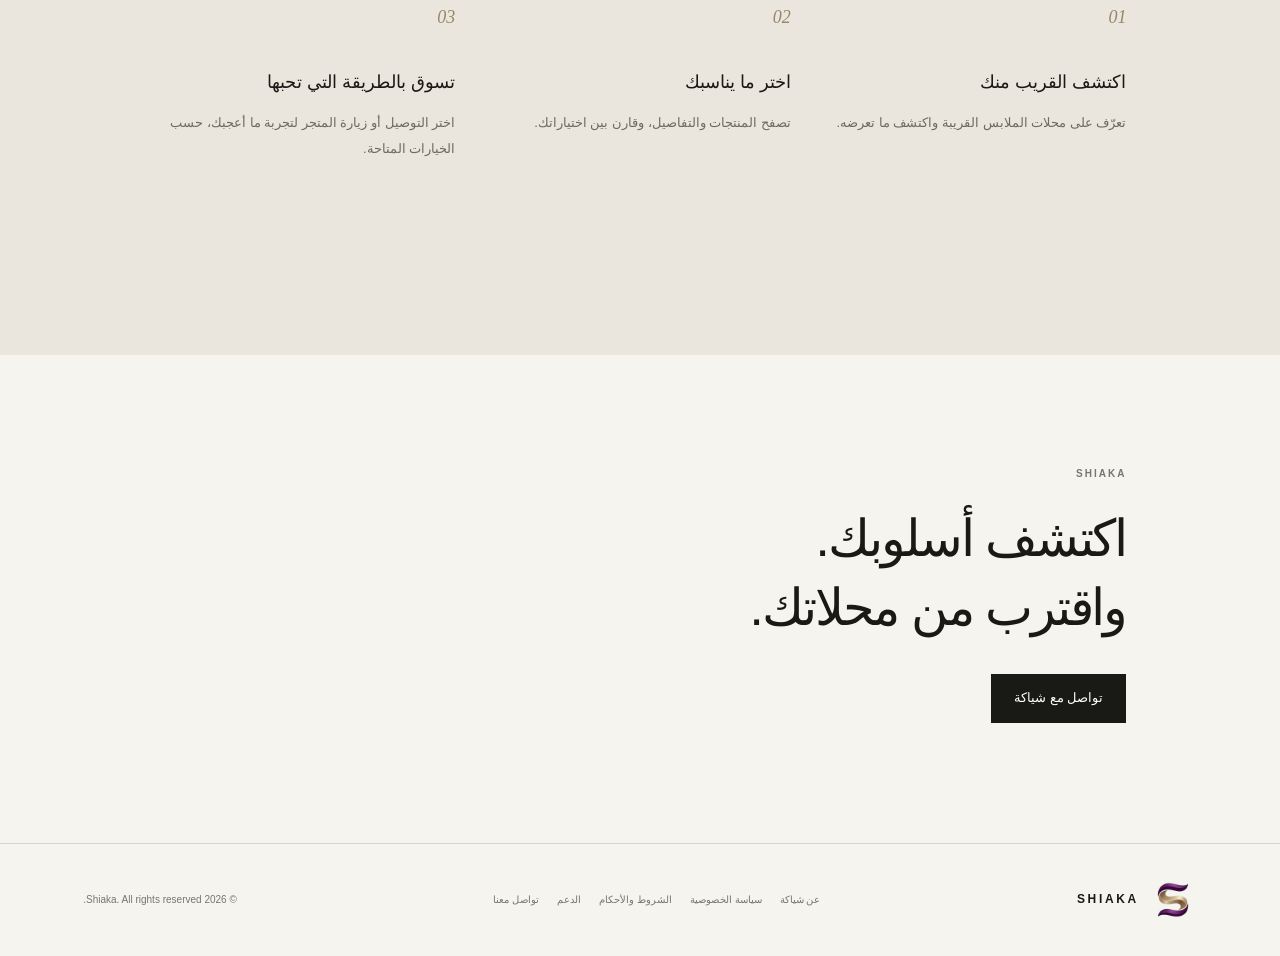
==== commit 0f4a76b1: "Add download link for Shiaka app in hero section Updated hero actions to include a link to download " ====
--- a/shiaka-website/index.html
+++ b/shiaka-website/index.html
@@ -39,8 +39,23 @@
       <p class="eyebrow" data-ar="الأناقة أقرب مما تتخيل" data-en="STORES ARE CLOSER THAN YOU THINK">كل المحلات في جيبك</p>
       <h1 data-ar="اكتشف محلاتك المفضلة، <em>حولك.</em>" data-en="Discover your favorite stores, <em>around you.</em>">اكتشف محلاتك المفضلة، <em>حولك.</em></h1>
       <p class="hero-lead" data-ar="شياكة تجمع لك اختيارات محلات الملابس القريبة منك في مكان واحد. تصفح المنتجات، اختر ما يعجبك، واستمتع بتجربة تسوق تناسبك." data-en="Shiaka brings nearby fashion stores together in one place. Explore products, find what you love, and enjoy shopping your way.">شياكة تجمع لك اختيارات محلات الملابس القريبة منك في مكان واحد. تصفح المنتجات، اختر ما يعجبك، واستمتع بتجربة تسوق تناسبك.</p>
-      <div class="hero-actions"><a class="button button-dark" href="#how" data-ar="اكتشف كيف تعمل" data-en="Discover how it works">اكتشف كيف تعمل</a><a class="button button-light" href="about.html" data-ar="قصتنا" data-en="Our story">قصتنا</a></div>
-      <p class="micro-note" data-ar="تسوق محلي. اختيارات أكثر. تجربة أسهل." data-en="Shop local. More choice. A simpler experience.">تسوق محلي. اختيارات أكثر. تجربة أسهل.</p>
+<div class="hero-actions">
+    <a
+        class="button button-dark"
+        href="https://play.google.com/store/apps/details?id=com.shiaka.user"
+        target="_blank"
+        rel="noopener noreferrer"
+        data-ar="نزّل تطبيق شياكة"
+        data-en="Download Shiaka App"
+    >نزّل تطبيق شياكة</a>
+
+    <a
+        class="button button-light"
+        href="about.html"
+        data-ar="قصتنا"
+        data-en="Our story"
+    >قصتنا</a>
+</div>      <p class="micro-note" data-ar="تسوق محلي. اختيارات أكثر. تجربة أسهل." data-en="Shop local. More choice. A simpler experience.">تسوق محلي. اختيارات أكثر. تجربة أسهل.</p>
     </div>
     <div class="hero-art" aria-label="تصميم تجريدي مستوحى من الأزياء">
       <div class="art-orbit orbit-one"></div><div class="art-orbit orbit-two"></div>
